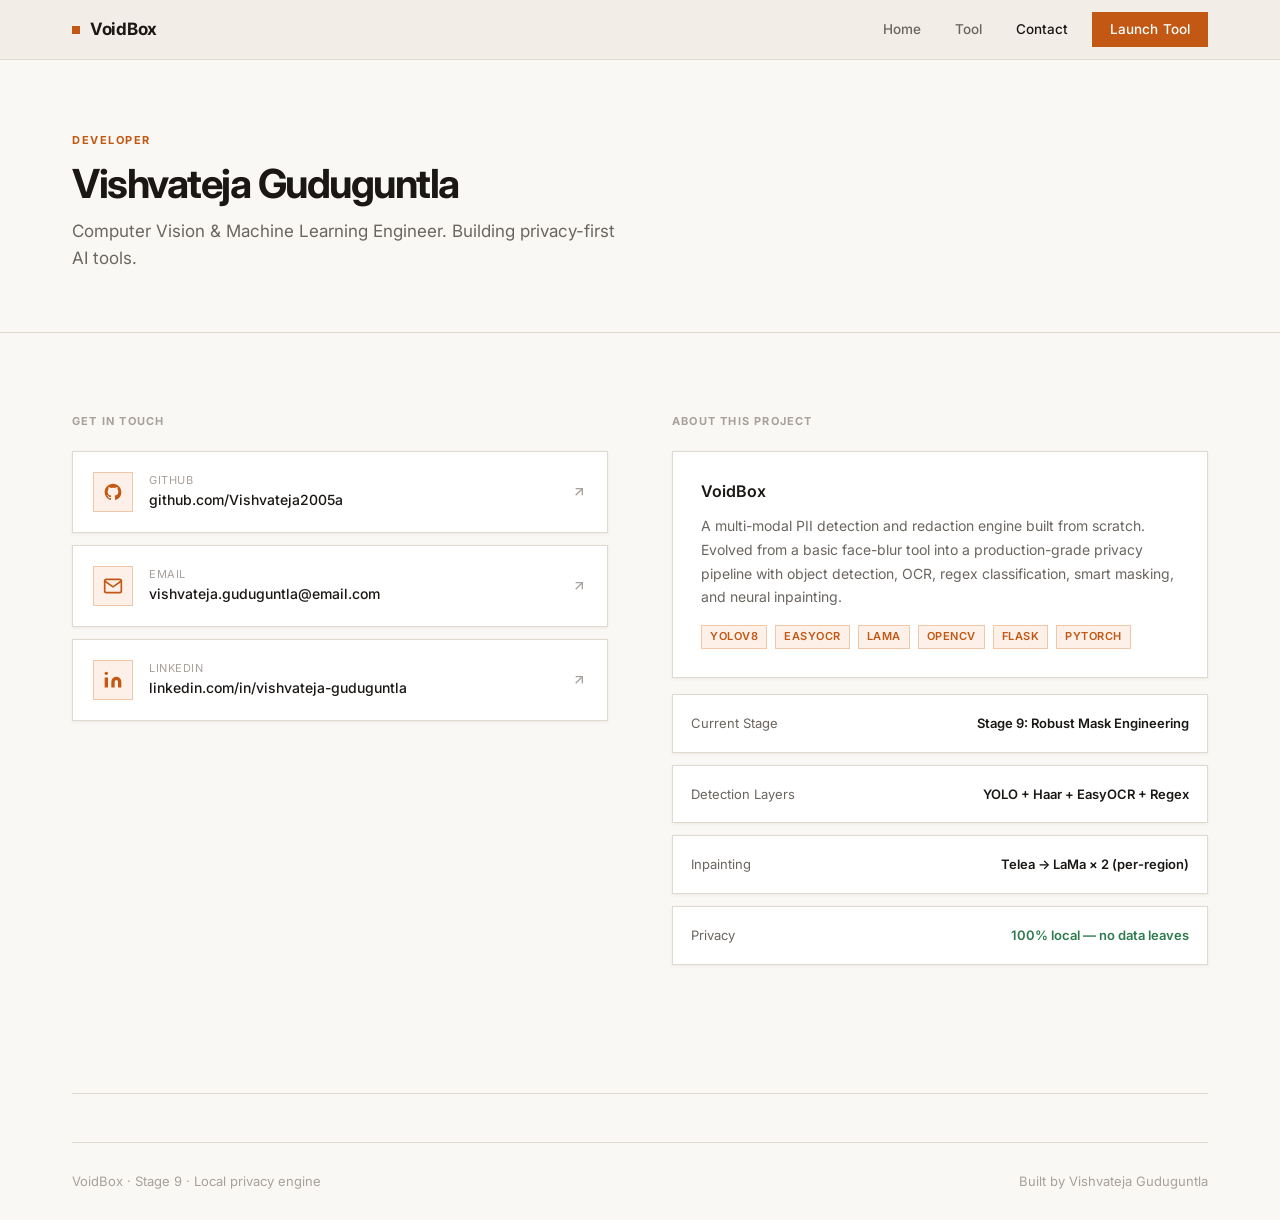
==== frontend/contact.html @ fe22029d "Stage 10: Professional frontend + improved AI eraser - New Flask REST API (replaced Gradio UI) - 4-p" ====
<!DOCTYPE html>
<html lang="en">

<head>
    <meta charset="UTF-8">
    <meta name="viewport" content="width=device-width, initial-scale=1.0">
    <title>VoidBox — Contact</title>
    <link rel="stylesheet" href="style.css">
</head>

<body>

    <nav class="nav">
        <div class="nav-inner">
            <a href="index.html" class="nav-brand"><span class="brand-dot"></span> VoidBox</a>
            <ul class="nav-links">
                <li><a href="index.html" class="nav-link-hide">Home</a></li>
                <li><a href="tool.html" class="nav-link-hide">Tool</a></li>
                <li><a href="contact.html" class="active">Contact</a></li>
                <li><a href="tool.html" class="nav-cta btn">Launch Tool</a></li>
            </ul>
        </div>
    </nav>

    <div class="page">

        <!-- Hero -->
        <section style="padding: 72px 0 60px; border-bottom: 1px solid var(--border);">
            <div class="container">
                <span class="label">Developer</span>
                <h1 style="font-size: 40px; margin-bottom: 12px;">Vishvateja Guduguntla</h1>
                <p class="subtitle">
                    Computer Vision &amp; Machine Learning Engineer. Building privacy-first AI tools.
                </p>
            </div>
        </section>

        <section class="section">
            <div class="container">
                <div class="grid-2" style="gap: 64px; align-items: start;">

                    <!-- Contact cards -->
                    <div>
                        <h4 style="margin-bottom: 20px;">Get in Touch</h4>
                        <div style="display: flex; flex-direction: column; gap: 12px;">

                            <a href="https://github.com/Vishvateja2005a" target="_blank" class="contact-card">
                                <div class="contact-icon">
                                    <svg width="20" height="20" viewBox="0 0 24 24" fill="currentColor">
                                        <path
                                            d="M12 2C6.477 2 2 6.484 2 12.017c0 4.425 2.865 8.18 6.839 9.504.5.092.682-.217.682-.483 0-.237-.008-.868-.013-1.703-2.782.605-3.369-1.343-3.369-1.343-.454-1.158-1.11-1.466-1.11-1.466-.908-.62.069-.608.069-.608 1.003.07 1.531 1.032 1.531 1.032.892 1.53 2.341 1.088 2.91.832.092-.647.35-1.088.636-1.338-2.22-.253-4.555-1.113-4.555-4.951 0-1.093.39-1.988 1.029-2.688-.103-.253-.446-1.272.098-2.65 0 0 .84-.27 2.75 1.026A9.564 9.564 0 0112 6.844c.85.004 1.705.115 2.504.337 1.909-1.296 2.747-1.027 2.747-1.027.546 1.379.202 2.398.1 2.651.64.7 1.028 1.595 1.028 2.688 0 3.848-2.339 4.695-4.566 4.943.359.309.678.92.678 1.855 0 1.338-.012 2.419-.012 2.747 0 .268.18.58.688.482A10.019 10.019 0 0022 12.017C22 6.484 17.522 2 12 2z" />
                                    </svg>
                                </div>
                                <div>
                                    <div class="contact-label">GitHub</div>
                                    <div class="contact-val">github.com/Vishvateja2005a</div>
                                </div>
                                <svg style="margin-left:auto; color: var(--text-muted);" width="16" height="16"
                                    viewBox="0 0 24 24" fill="none" stroke="currentColor" stroke-width="2">
                                    <line x1="7" y1="17" x2="17" y2="7" />
                                    <polyline points="7 7 17 7 17 17" />
                                </svg>
                            </a>

                            <a href="mailto:vishvateja.guduguntla@email.com" class="contact-card">
                                <div class="contact-icon">
                                    <svg width="20" height="20" viewBox="0 0 24 24" fill="none" stroke="currentColor"
                                        stroke-width="2">
                                        <path
                                            d="M4 4h16c1.1 0 2 .9 2 2v12c0 1.1-.9 2-2 2H4c-1.1 0-2-.9-2-2V6c0-1.1.9-2 2-2z" />
                                        <polyline points="22,6 12,13 2,6" />
                                    </svg>
                                </div>
                                <div>
                                    <div class="contact-label">Email</div>
                                    <div class="contact-val">vishvateja.guduguntla@email.com</div>
                                </div>
                                <svg style="margin-left:auto; color: var(--text-muted);" width="16" height="16"
                                    viewBox="0 0 24 24" fill="none" stroke="currentColor" stroke-width="2">
                                    <line x1="7" y1="17" x2="17" y2="7" />
                                    <polyline points="7 7 17 7 17 17" />
                                </svg>
                            </a>

                            <a href="https://linkedin.com/in/vishvateja-guduguntla" target="_blank"
                                class="contact-card">
                                <div class="contact-icon">
                                    <svg width="20" height="20" viewBox="0 0 24 24" fill="currentColor">
                                        <path
                                            d="M16 8a6 6 0 016 6v7h-4v-7a2 2 0 00-2-2 2 2 0 00-2 2v7h-4v-7a6 6 0 016-6zM2 9h4v12H2z" />
                                        <circle cx="4" cy="4" r="2" />
                                    </svg>
                                </div>
                                <div>
                                    <div class="contact-label">LinkedIn</div>
                                    <div class="contact-val">linkedin.com/in/vishvateja-guduguntla</div>
                                </div>
                                <svg style="margin-left:auto; color: var(--text-muted);" width="16" height="16"
                                    viewBox="0 0 24 24" fill="none" stroke="currentColor" stroke-width="2">
                                    <line x1="7" y1="17" x2="17" y2="7" />
                                    <polyline points="7 7 17 7 17 17" />
                                </svg>
                            </a>

                        </div>
                    </div>

                    <!-- Project info -->
                    <div>
                        <h4 style="margin-bottom: 20px;">About This Project</h4>
                        <div class="card" style="margin-bottom: 16px;">
                            <h3 style="margin-bottom: 12px; font-size: 16px;">VoidBox</h3>
                            <p
                                style="font-size: 14px; color: var(--text-secondary); line-height: 1.7; margin-bottom: 16px;">
                                A multi-modal PII detection and redaction engine built from scratch.
                                Evolved from a basic face-blur tool into a production-grade privacy pipeline
                                with object detection, OCR, regex classification, smart masking, and neural inpainting.
                            </p>
                            <div style="display: flex; flex-wrap: wrap; gap: 8px;">
                                <span class="badge badge-accent">YOLOv8</span>
                                <span class="badge badge-accent">EasyOCR</span>
                                <span class="badge badge-accent">LaMa</span>
                                <span class="badge badge-accent">OpenCV</span>
                                <span class="badge badge-accent">Flask</span>
                                <span class="badge badge-accent">PyTorch</span>
                            </div>
                        </div>

                        <div style="display: flex; flex-direction: column; gap: 12px;">
                            <div class="card card-sm" style="display: flex; justify-content: space-between;">
                                <span style="font-size: 13px; color: var(--text-secondary);">Current Stage</span>
                                <span style="font-size: 13px; font-weight: 600;">Stage 9: Robust Mask Engineering</span>
                            </div>
                            <div class="card card-sm" style="display: flex; justify-content: space-between;">
                                <span style="font-size: 13px; color: var(--text-secondary);">Detection Layers</span>
                                <span style="font-size: 13px; font-weight: 600;">YOLO + Haar + EasyOCR + Regex</span>
                            </div>
                            <div class="card card-sm" style="display: flex; justify-content: space-between;">
                                <span style="font-size: 13px; color: var(--text-secondary);">Inpainting</span>
                                <span style="font-size: 13px; font-weight: 600;">Telea → LaMa × 2 (per-region)</span>
                            </div>
                            <div class="card card-sm" style="display: flex; justify-content: space-between;">
                                <span style="font-size: 13px; color: var(--text-secondary);">Privacy</span>
                                <span style="font-size: 13px; font-weight: 600; color: var(--success);">100% local — no
                                    data leaves</span>
                            </div>
                        </div>
                    </div>

                </div>
            </div>
        </section>

        <div class="container">
            <div class="divider"></div>
            <div class="footer">
                <span class="footer-text">VoidBox · Stage 9 · Local privacy engine</span>
                <span class="footer-text">Built by Vishvateja Guduguntla</span>
            </div>
        </div>

    </div>

    <script src="app.js"></script>
</body>

</html>
---- frontend/style.css ----
/* ─── VoidBox Design System — Claude-inspired warm palette ─────────────────── */

@import url('https://fonts.googleapis.com/css2?family=Inter:wght@300;400;500;600;700&family=JetBrains+Mono:wght@400;500&display=swap');

:root {
  /* ── Claude-inspired warm cream palette ── */
  --bg-primary: #faf8f5;
  /* warm off-white — main background */
  --bg-secondary: #f2ede6;
  /* slightly darker cream — nav, footer */
  --bg-card: #ffffff;
  /* pure white cards */
  --bg-input: #f5f0e8;
  /* warm input background */
  --border: #e0d9cf;
  /* warm gray borders */
  --border-light: #ede7dd;
  /* lighter for table rows */

  --text-primary: #1a1714;
  /* near-black warm */
  --text-secondary: #6b6560;
  /* warm mid-gray */
  --text-muted: #a8a09a;
  /* light warm gray */

  /* Accent — Claude's warm orange-terracotta */
  --accent: #c25813;
  /* primary orange */
  --accent-hover: #a8490f;
  /* darker on hover */
  --accent-light: #fdf0e8;
  /* very light orange tint */

  --success: #2d7a4f;
  --success-light: #edf7f2;
  --danger: #b33a2b;
  --danger-light: #fdf2f0;
  --warn: #a07010;
  --warn-light: #fdf7e8;

  --max-width: 1200px;
  --nav-h: 60px;

  --font-sans: 'Inter', -apple-system, BlinkMacSystemFont, sans-serif;
  --font-mono: 'JetBrains Mono', 'Fira Code', monospace;

  /* subtle shadow for cards on light bg */
  --shadow-sm: 0 1px 3px rgba(60, 40, 20, 0.07);
  --shadow-md: 0 4px 12px rgba(60, 40, 20, 0.09);
}

/* ─── Reset ──────────────────────────────────────────────────────────────────── */
*,
*::before,
*::after {
  box-sizing: border-box;
  margin: 0;
  padding: 0;
}

html {
  scroll-behavior: smooth;
}

body {
  font-family: var(--font-sans);
  background: var(--bg-primary);
  color: var(--text-primary);
  line-height: 1.6;
  font-size: 15px;
  -webkit-font-smoothing: antialiased;
}

a {
  color: inherit;
  text-decoration: none;
}

img {
  display: block;
  max-width: 100%;
}

/* ─── Navigation ──────────────────────────────────────────────────────────────── */
.nav {
  position: fixed;
  top: 0;
  left: 0;
  right: 0;
  height: var(--nav-h);
  background: var(--bg-secondary);
  border-bottom: 1px solid var(--border);
  z-index: 100;
}

.nav-inner {
  max-width: var(--max-width);
  width: 100%;
  margin: 0 auto;
  padding: 0 32px;
  height: 100%;
  display: flex;
  align-items: center;
  justify-content: space-between;
}

.nav-brand {
  font-weight: 700;
  font-size: 17px;
  letter-spacing: -0.3px;
  color: var(--text-primary);
  display: flex;
  align-items: center;
  gap: 10px;
}

.nav-brand .brand-dot {
  width: 8px;
  height: 8px;
  background: var(--accent);
  display: inline-block;
}

.nav-links {
  display: flex;
  align-items: center;
  gap: 2px;
  list-style: none;
}

.nav-links a {
  display: block;
  padding: 6px 16px;
  font-size: 13.5px;
  font-weight: 500;
  color: var(--text-secondary);
  transition: color 0.15s;
}

.nav-links a:hover,
.nav-links a.active {
  color: var(--text-primary);
}

.nav-links .nav-cta {
  background: var(--accent);
  color: #fff;
  padding: 7px 18px;
  font-size: 13.5px;
  margin-left: 6px;
  transition: background 0.15s;
}

.nav-links .nav-cta:hover {
  background: var(--accent-hover);
}

/* ─── Page Wrapper ───────────────────────────────────────────────────────────── */
.page {
  padding-top: var(--nav-h);
  min-height: 100vh;
}

.container {
  max-width: var(--max-width);
  margin: 0 auto;
  padding: 0 32px;
}

.section {
  padding: 80px 0;
}

.section-sm {
  padding: 48px 0;
}

/* ─── Typography ─────────────────────────────────────────────────────────────── */
h1 {
  font-size: 48px;
  font-weight: 700;
  line-height: 1.1;
  letter-spacing: -1.5px;
}

h2 {
  font-size: 28px;
  font-weight: 600;
  line-height: 1.3;
  letter-spacing: -0.5px;
}

h3 {
  font-size: 18px;
  font-weight: 600;
  line-height: 1.4;
}

h4 {
  font-size: 11px;
  font-weight: 700;
  letter-spacing: 1.2px;
  text-transform: uppercase;
  color: var(--text-muted);
}

.label {
  font-size: 11px;
  font-weight: 700;
  letter-spacing: 1.5px;
  text-transform: uppercase;
  color: var(--accent);
  display: block;
  margin-bottom: 12px;
}

.subtitle {
  color: var(--text-secondary);
  font-size: 17px;
  line-height: 1.6;
  max-width: 560px;
}

/* ─── Buttons ────────────────────────────────────────────────────────────────── */
.btn {
  display: inline-flex;
  align-items: center;
  gap: 8px;
  padding: 11px 24px;
  font-size: 14px;
  font-weight: 500;
  font-family: var(--font-sans);
  border: none;
  cursor: pointer;
  transition: all 0.15s;
  letter-spacing: 0.1px;
  white-space: nowrap;
}

.btn-primary {
  background: var(--accent);
  color: #fff;
}

.btn-primary:hover {
  background: var(--accent-hover);
}

.btn-outline {
  background: transparent;
  color: var(--text-primary);
  border: 1px solid var(--border);
}

.btn-outline:hover {
  border-color: var(--text-secondary);
  background: var(--bg-secondary);
}

.btn-danger {
  background: var(--danger);
  color: #fff;
}

.btn-danger:hover {
  background: #962e22;
}

.btn-success {
  background: var(--success);
  color: #fff;
}

.btn-success:hover {
  background: #235f3d;
}

.btn-lg {
  padding: 14px 32px;
  font-size: 15px;
}

.btn-sm {
  padding: 7px 16px;
  font-size: 13px;
}

.btn:disabled {
  opacity: 0.4;
  cursor: not-allowed;
}

/* ─── Cards ──────────────────────────────────────────────────────────────────── */
.card {
  background: var(--bg-card);
  border: 1px solid var(--border);
  padding: 28px;
  box-shadow: var(--shadow-sm);
}

.card-sm {
  padding: 18px;
}

/* ─── Grid ───────────────────────────────────────────────────────────────────── */
.grid-2 {
  display: grid;
  grid-template-columns: 1fr 1fr;
  gap: 24px;
}

.grid-3 {
  display: grid;
  grid-template-columns: repeat(3, 1fr);
  gap: 20px;
}

.grid-4 {
  display: grid;
  grid-template-columns: repeat(4, 1fr);
  gap: 16px;
}

/* ─── Form Controls ──────────────────────────────────────────────────────────── */
.form-group {
  margin-bottom: 20px;
}

.form-label {
  display: block;
  font-size: 13px;
  font-weight: 600;
  color: var(--text-secondary);
  margin-bottom: 8px;
}

.form-input,
.form-select {
  width: 100%;
  background: var(--bg-input);
  border: 1px solid var(--border);
  color: var(--text-primary);
  padding: 10px 14px;
  font-size: 14px;
  font-family: var(--font-sans);
  outline: none;
  transition: border-color 0.15s;
}

.form-input:focus,
.form-select:focus {
  border-color: var(--accent);
}

/* Checkbox */
.checkbox-group {
  display: flex;
  flex-direction: column;
  gap: 10px;
}

.checkbox-item {
  display: flex;
  align-items: center;
  gap: 10px;
  cursor: pointer;
  font-size: 14px;
  color: var(--text-secondary);
  user-select: none;
}

.checkbox-item input[type=checkbox] {
  display: none;
}

.checkbox-box {
  width: 16px;
  height: 16px;
  border: 1.5px solid var(--border);
  background: var(--bg-card);
  flex-shrink: 0;
  position: relative;
  transition: all 0.15s;
}

.checkbox-item input:checked~.checkbox-box {
  background: var(--accent);
  border-color: var(--accent);
}

.checkbox-item input:checked~.checkbox-box::after {
  content: '';
  position: absolute;
  left: 4px;
  top: 1px;
  width: 5px;
  height: 9px;
  border: 2px solid #fff;
  border-top: none;
  border-left: none;
  transform: rotate(40deg);
}

.checkbox-item:hover .checkbox-box {
  border-color: var(--accent);
}

.checkbox-item span {
  color: var(--text-primary);
}

/* Radio */
.radio-group {
  display: flex;
  flex-direction: column;
  gap: 10px;
}

.radio-item {
  display: flex;
  align-items: center;
  gap: 10px;
  cursor: pointer;
  font-size: 14px;
  user-select: none;
}

.radio-item input[type=radio] {
  display: none;
}

.radio-dot {
  width: 16px;
  height: 16px;
  border: 1.5px solid var(--border);
  border-radius: 50%;
  background: var(--bg-card);
  flex-shrink: 0;
  position: relative;
  transition: all 0.15s;
}

.radio-item input:checked~.radio-dot {
  border-color: var(--accent);
}

.radio-item input:checked~.radio-dot::after {
  content: '';
  position: absolute;
  left: 3px;
  top: 3px;
  width: 8px;
  height: 8px;
  border-radius: 50%;
  background: var(--accent);
}

/* Slider */
.slider-wrap {
  display: flex;
  align-items: center;
  gap: 12px;
}

input[type=range] {
  flex: 1;
  -webkit-appearance: none;
  height: 3px;
  background: var(--border);
  outline: none;
  cursor: pointer;
}

input[type=range]::-webkit-slider-thumb {
  -webkit-appearance: none;
  width: 14px;
  height: 14px;
  background: var(--accent);
  cursor: pointer;
}

.slider-val {
  font-family: var(--font-mono);
  font-size: 13px;
  color: var(--text-secondary);
  min-width: 32px;
  text-align: right;
}

/* ─── Upload Zone ────────────────────────────────────────────────────────────── */
.upload-zone {
  border: 2px dashed var(--border);
  background: var(--bg-input);
  padding: 56px 32px;
  text-align: center;
  cursor: pointer;
  transition: all 0.15s;
  position: relative;
}

.upload-zone:hover,
.upload-zone.drag-over {
  border-color: var(--accent);
  background: var(--accent-light);
}

.upload-zone input[type=file] {
  position: absolute;
  inset: 0;
  opacity: 0;
  cursor: pointer;
  width: 100%;
  height: 100%;
}

.upload-icon {
  width: 40px;
  height: 40px;
  margin: 0 auto 16px;
  color: var(--accent);
}

.upload-title {
  font-size: 16px;
  font-weight: 600;
  margin-bottom: 6px;
  color: var(--text-primary);
}

.upload-sub {
  font-size: 13px;
  color: var(--text-secondary);
}

.upload-preview {
  width: 100%;
  max-height: 320px;
  object-fit: contain;
  background: var(--bg-input);
}

/* ─── Status Bar ─────────────────────────────────────────────────────────────── */
.status-bar {
  display: flex;
  align-items: center;
  gap: 10px;
  font-size: 13px;
  color: var(--text-secondary);
  background: var(--bg-card);
  border: 1px solid var(--border);
  padding: 10px 16px;
  box-shadow: var(--shadow-sm);
}

.status-dot {
  width: 8px;
  height: 8px;
  border-radius: 50%;
  flex-shrink: 0;
}

.status-dot.ok {
  background: var(--success);
}

.status-dot.warn {
  background: var(--warn);
}

.status-dot.error {
  background: var(--danger);
}

.status-dot.idle {
  background: var(--text-muted);
}

/* ─── Spinner ────────────────────────────────────────────────────────────────── */
.spinner-overlay {
  display: none;
  position: fixed;
  inset: 0;
  background: rgba(250, 248, 245, 0.82);
  z-index: 200;
  flex-direction: column;
  align-items: center;
  justify-content: center;
  gap: 16px;
}

.spinner-overlay.visible {
  display: flex;
}

.spinner {
  width: 36px;
  height: 36px;
  border: 3px solid var(--border);
  border-top-color: var(--accent);
  border-radius: 50%;
  animation: spin 0.8s linear infinite;
}

@keyframes spin {
  to {
    transform: rotate(360deg);
  }
}

.spinner-text {
  font-size: 14px;
  color: var(--text-secondary);
  font-family: var(--font-mono);
}

/* ─── Table ──────────────────────────────────────────────────────────────────── */
.table-wrap {
  overflow-x: auto;
}

table {
  width: 100%;
  border-collapse: collapse;
  font-size: 13px;
}

th {
  text-align: left;
  padding: 10px 16px;
  font-size: 11px;
  font-weight: 700;
  letter-spacing: 0.8px;
  text-transform: uppercase;
  color: var(--text-muted);
  background: var(--bg-secondary);
  border-bottom: 1px solid var(--border);
}

td {
  padding: 10px 16px;
  border-bottom: 1px solid var(--border-light);
  color: var(--text-secondary);
  font-family: var(--font-mono);
  font-size: 12px;
}

td.erased {
  color: var(--danger);
  font-weight: 600;
}

td.kept {
  color: var(--success);
  font-weight: 600;
}

tr:hover td {
  background: var(--bg-secondary);
}

tr:last-child td {
  border-bottom: none;
}

/* ─── Badge ──────────────────────────────────────────────────────────────────── */
.badge {
  display: inline-block;
  font-size: 11px;
  font-weight: 600;
  letter-spacing: 0.5px;
  padding: 2px 8px;
  text-transform: uppercase;
}

.badge-accent {
  background: var(--accent-light);
  color: var(--accent);
  border: 1px solid #f0c8a8;
}

.badge-success {
  background: var(--success-light);
  color: var(--success);
  border: 1px solid #b8dfc9;
}

.badge-danger {
  background: var(--danger-light);
  color: var(--danger);
  border: 1px solid #f0c0b8;
}

/* ─── Stats Row ──────────────────────────────────────────────────────────────── */
.stats-row {
  display: grid;
  grid-template-columns: repeat(4, 1fr);
  border: 1px solid var(--border);
  background: var(--bg-card);
  box-shadow: var(--shadow-sm);
}

.stat-item {
  padding: 24px 28px;
  border-right: 1px solid var(--border);
}

.stat-item:last-child {
  border-right: none;
}

.stat-value {
  font-size: 30px;
  font-weight: 700;
  font-family: var(--font-mono);
  color: var(--accent);
  line-height: 1;
  margin-bottom: 4px;
}

.stat-label {
  font-size: 11px;
  color: var(--text-muted);
  text-transform: uppercase;
  letter-spacing: 0.7px;
}

/* ─── Divider ────────────────────────────────────────────────────────────────── */
.divider {
  height: 1px;
  background: var(--border);
  margin: 48px 0;
}

/* ─── Feature Card ───────────────────────────────────────────────────────────── */
.feature-icon {
  width: 28px;
  height: 28px;
  color: var(--accent);
  margin-bottom: 16px;
}

.feature-card h3 {
  margin-bottom: 8px;
  font-size: 15px;
  color: var(--text-primary);
}

.feature-card p {
  color: var(--text-secondary);
  font-size: 14px;
  line-height: 1.65;
}

/* ─── Pipeline Steps ─────────────────────────────────────────────────────────── */
.pipeline-steps {
  display: flex;
  flex-direction: column;
}

.pipeline-step {
  display: grid;
  grid-template-columns: 52px 1fr;
  gap: 20px;
  padding: 20px 0;
  border-bottom: 1px solid var(--border-light);
}

.pipeline-step:last-child {
  border-bottom: none;
}

.step-num {
  width: 36px;
  height: 36px;
  background: var(--accent-light);
  border: 1px solid #f0c8a8;
  display: flex;
  align-items: center;
  justify-content: center;
  font-family: var(--font-mono);
  font-size: 12px;
  font-weight: 700;
  color: var(--accent);
  flex-shrink: 0;
}

.step-content h3 {
  font-size: 14px;
  font-weight: 600;
  margin-bottom: 3px;
  color: var(--text-primary);
}

.step-content p {
  font-size: 13px;
  color: var(--text-secondary);
  line-height: 1.6;
}

/* ─── Alert ──────────────────────────────────────────────────────────────────── */
.alert {
  display: flex;
  align-items: flex-start;
  gap: 12px;
  padding: 14px 16px;
  font-size: 13px;
  border-left: 3px solid;
  margin-bottom: 20px;
}

.alert-info {
  background: var(--accent-light);
  border-color: var(--accent);
  color: var(--text-secondary);
}

.alert-success {
  background: var(--success-light);
  border-color: var(--success);
  color: var(--text-secondary);
}

.alert-danger {
  background: var(--danger-light);
  border-color: var(--danger);
  color: var(--text-secondary);
}

/* ─── Download Card ──────────────────────────────────────────────────────────── */
.download-card {
  background: var(--bg-card);
  border: 1px solid var(--border);
  padding: 32px;
  display: grid;
  grid-template-columns: 1fr auto;
  align-items: center;
  gap: 24px;
  box-shadow: var(--shadow-sm);
}

.download-meta {
  display: flex;
  align-items: center;
  gap: 16px;
  margin-top: 10px;
  flex-wrap: wrap;
}

.download-tag {
  font-family: var(--font-mono);
  font-size: 12px;
  color: var(--text-muted);
}

/* ─── Contact Card ───────────────────────────────────────────────────────────── */
.contact-card {
  display: flex;
  align-items: center;
  gap: 16px;
  padding: 20px;
  background: var(--bg-card);
  border: 1px solid var(--border);
  box-shadow: var(--shadow-sm);
  transition: border-color 0.15s, box-shadow 0.15s;
}

.contact-card:hover {
  border-color: var(--accent);
  box-shadow: var(--shadow-md);
}

.contact-icon {
  width: 40px;
  height: 40px;
  background: var(--accent-light);
  border: 1px solid #f0c8a8;
  display: flex;
  align-items: center;
  justify-content: center;
  flex-shrink: 0;
  color: var(--accent);
}

.contact-label {
  font-size: 11px;
  color: var(--text-muted);
  text-transform: uppercase;
  letter-spacing: 0.5px;
}

.contact-val {
  font-size: 14px;
  font-weight: 500;
  color: var(--text-primary);
}

/* ─── Hero ───────────────────────────────────────────────────────────────────── */
.hero {
  padding: 96px 0 80px;
  border-bottom: 1px solid var(--border);
}

.hero h1 {
  margin-bottom: 20px;
}

.hero h1 span {
  color: var(--accent);
}

.hero .subtitle {
  margin-bottom: 36px;
  font-size: 18px;
}

.hero-actions {
  display: flex;
  gap: 12px;
  align-items: center;
  flex-wrap: wrap;
}

.hero-note {
  font-size: 13px;
  color: var(--text-muted);
}

/* ─── Footer ─────────────────────────────────────────────────────────────────── */
.footer {
  border-top: 1px solid var(--border);
  padding: 28px 0;
  display: flex;
  align-items: center;
  justify-content: space-between;
}

.footer-text {
  font-size: 13px;
  color: var(--text-muted);
}

/* ─── Image Compare ──────────────────────────────────────────────────────────── */
.img-compare {
  display: grid;
  grid-template-columns: 1fr 1fr;
  gap: 2px;
  background: var(--border);
}

.img-compare-panel {
  background: var(--bg-card);
  overflow: hidden;
}

.img-compare-label {
  padding: 8px 14px;
  font-size: 11px;
  font-weight: 700;
  letter-spacing: 0.8px;
  text-transform: uppercase;
  color: var(--text-muted);
  background: var(--bg-secondary);
  border-bottom: 1px solid var(--border);
}

.img-compare img {
  width: 100%;
  height: 360px;
  object-fit: contain;
  background: var(--bg-input);
}

/* ─── Empty States ───────────────────────────────────────────────────────────── */
.empty {
  text-align: center;
  padding: 56px;
  color: var(--text-muted);
}

.empty-icon {
  font-size: 40px;
  margin-bottom: 12px;
}

.empty p {
  font-size: 14px;
}

/* ─── Responsive ─────────────────────────────────────────────────────────────── */
@media (max-width: 900px) {
  h1 {
    font-size: 34px;
  }

  .grid-2,
  .grid-3,
  .grid-4 {
    grid-template-columns: 1fr;
  }

  .stats-row {
    grid-template-columns: repeat(2, 1fr);
  }

  .img-compare {
    grid-template-columns: 1fr;
  }

  .download-card {
    grid-template-columns: 1fr;
  }

  .container {
    padding: 0 20px;
  }

  .nav-inner {
    padding: 0 20px;
  }
}

@media (max-width: 600px) {
  .stats-row {
    grid-template-columns: 1fr 1fr;
  }

  .hero {
    padding: 60px 0 48px;
  }

  .nav-links .nav-link-hide {
    display: none;
  }
}
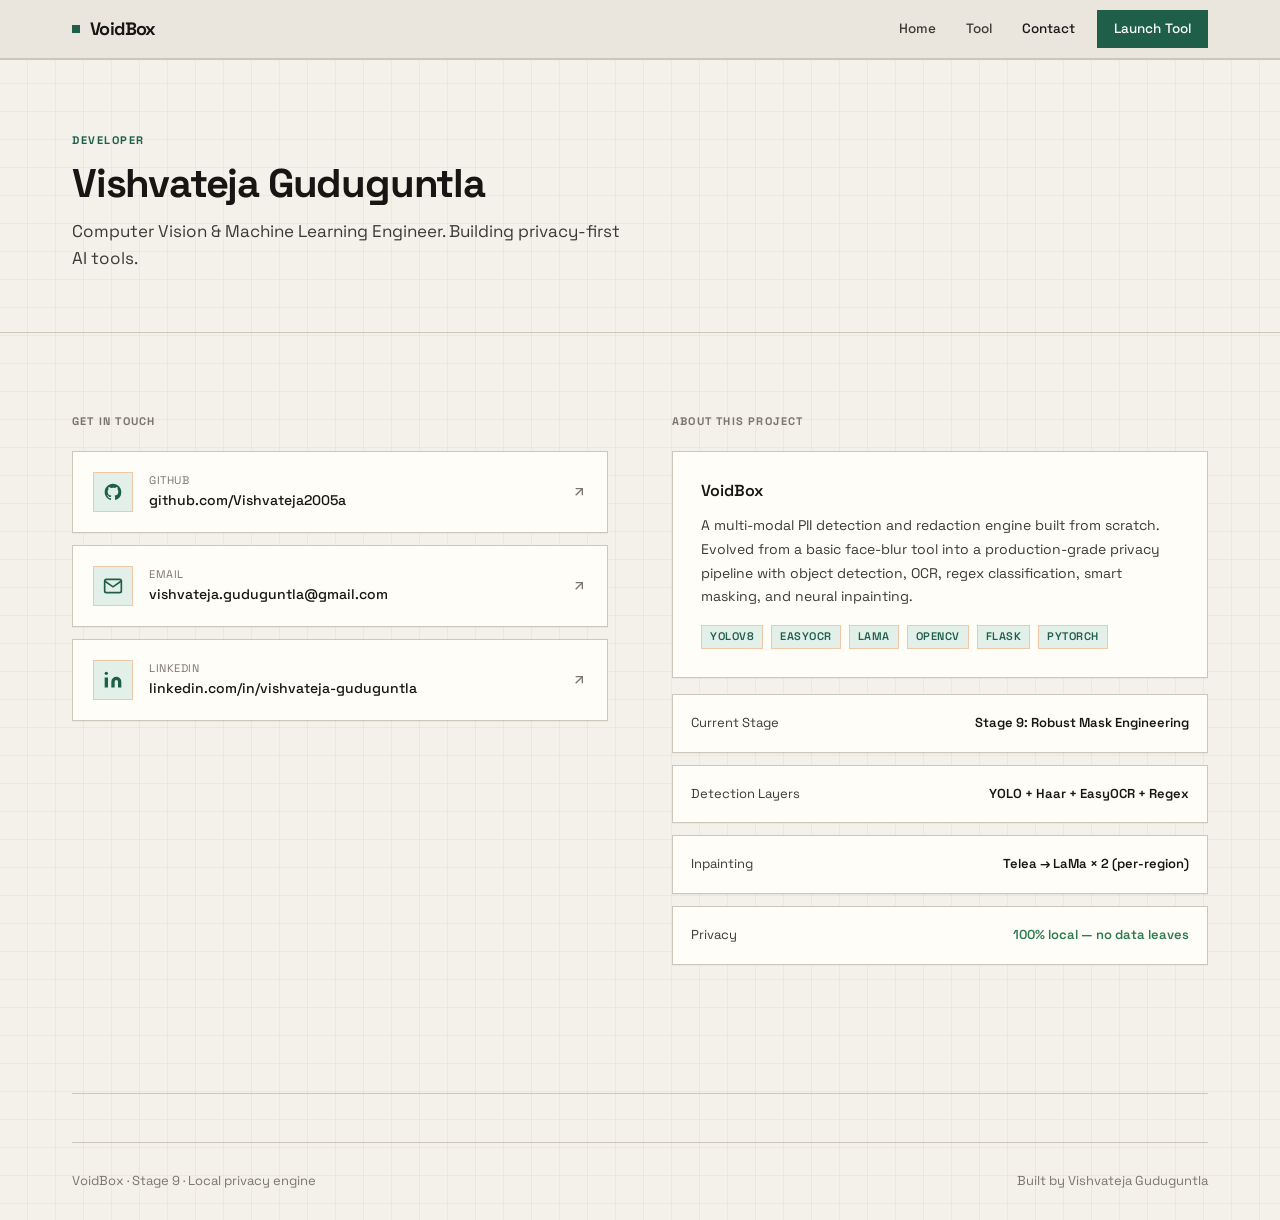
==== commit 44e9e3c9: "fix: restructure project, fix irregularities, improve docs - Moved training scripts (train.py, downl" ====
--- a/frontend/contact.html
+++ b/frontend/contact.html
@@ -62,7 +62,7 @@
                                 </svg>
                             </a>
 
-                            <a href="mailto:vishvateja.guduguntla@email.com" class="contact-card">
+                            <a href="mailto:vishvateja.guduguntla@gmail.com" class="contact-card">
                                 <div class="contact-icon">
                                     <svg width="20" height="20" viewBox="0 0 24 24" fill="none" stroke="currentColor"
                                         stroke-width="2">
@@ -73,7 +73,7 @@
                                 </div>
                                 <div>
                                     <div class="contact-label">Email</div>
-                                    <div class="contact-val">vishvateja.guduguntla@email.com</div>
+                                    <div class="contact-val">vishvateja.guduguntla@gmail.com</div>
                                 </div>
                                 <svg style="margin-left:auto; color: var(--text-muted);" width="16" height="16"
                                     viewBox="0 0 24 24" fill="none" stroke="currentColor" stroke-width="2">
--- a/frontend/style.css
+++ b/frontend/style.css
@@ -1,36 +1,33 @@
-/* ─── VoidBox Design System — Claude-inspired warm palette ─────────────────── */
-
-@import url('https://fonts.googleapis.com/css2?family=Inter:wght@300;400;500;600;700&family=JetBrains+Mono:wght@400;500&display=swap');
+/* ─── VoidBox Design System — Print/Industrial palette ─────────────────── */
+
+@import url('https://fonts.googleapis.com/css2?family=Space+Grotesk:wght@400;500;600;700&family=IBM+Plex+Mono:wght@400;500&display=swap');
 
 :root {
-  /* ── Claude-inspired warm cream palette ── */
-  --bg-primary: #faf8f5;
-  /* warm off-white — main background */
-  --bg-secondary: #f2ede6;
-  /* slightly darker cream — nav, footer */
-  --bg-card: #ffffff;
-  /* pure white cards */
-  --bg-input: #f5f0e8;
-  /* warm input background */
-  --border: #e0d9cf;
-  /* warm gray borders */
-  --border-light: #ede7dd;
-  /* lighter for table rows */
-
-  --text-primary: #1a1714;
-  /* near-black warm */
-  --text-secondary: #6b6560;
-  /* warm mid-gray */
-  --text-muted: #a8a09a;
-  /* light warm gray */
-
-  /* Accent — Claude's warm orange-terracotta */
-  --accent: #c25813;
-  /* primary orange */
-  --accent-hover: #a8490f;
-  /* darker on hover */
-  --accent-light: #fdf0e8;
-  /* very light orange tint */
+  /* ── Matte paper palette ── */
+  --bg-primary: #f4f1ea;
+  /* warm paper */
+  --bg-secondary: #ebe6dd;
+  /* panel background */
+  --bg-card: #fffdf8;
+  /* card */
+  --bg-input: #f2eee5;
+  /* input */
+  --border: #cdc6ba;
+  /* line */
+  --border-light: #e3ddd1;
+  /* row lines */
+
+  --text-primary: #171614;
+  /* ink */
+  --text-secondary: #3d3a35;
+  /* graphite */
+  --text-muted: #7c756c;
+  /* quiet text */
+
+  /* Accent — industrial green */
+  --accent: #1f5f4a;
+  --accent-hover: #184a3a;
+  --accent-light: #e3f0ea;
 
   --success: #2d7a4f;
   --success-light: #edf7f2;
@@ -42,12 +39,12 @@
   --max-width: 1200px;
   --nav-h: 60px;
 
-  --font-sans: 'Inter', -apple-system, BlinkMacSystemFont, sans-serif;
-  --font-mono: 'JetBrains Mono', 'Fira Code', monospace;
+  --font-sans: 'Space Grotesk', 'IBM Plex Sans', -apple-system, BlinkMacSystemFont, sans-serif;
+  --font-mono: 'IBM Plex Mono', 'Fira Code', monospace;
 
   /* subtle shadow for cards on light bg */
-  --shadow-sm: 0 1px 3px rgba(60, 40, 20, 0.07);
-  --shadow-md: 0 4px 12px rgba(60, 40, 20, 0.09);
+  --shadow-sm: 0 1px 0 rgba(0, 0, 0, 0.04);
+  --shadow-md: 0 2px 0 rgba(0, 0, 0, 0.06);
 }
 
 /* ─── Reset ──────────────────────────────────────────────────────────────────── */
@@ -70,6 +67,11 @@
   line-height: 1.6;
   font-size: 15px;
   -webkit-font-smoothing: antialiased;
+  background-image:
+    linear-gradient(rgba(0, 0, 0, 0.035) 1px, transparent 1px),
+    linear-gradient(90deg, rgba(0, 0, 0, 0.035) 1px, transparent 1px);
+  background-size: 28px 28px;
+  background-position: -1px -1px;
 }
 
 a {
@@ -90,7 +92,7 @@
   right: 0;
   height: var(--nav-h);
   background: var(--bg-secondary);
-  border-bottom: 1px solid var(--border);
+  border-bottom: 2px solid var(--border);
   z-index: 100;
 }
 
@@ -107,8 +109,8 @@
 
 .nav-brand {
   font-weight: 700;
-  font-size: 17px;
-  letter-spacing: -0.3px;
+  font-size: 18px;
+  letter-spacing: -0.6px;
   color: var(--text-primary);
   display: flex;
   align-items: center;
@@ -131,11 +133,11 @@
 
 .nav-links a {
   display: block;
-  padding: 6px 16px;
+  padding: 6px 14px;
   font-size: 13.5px;
   font-weight: 500;
   color: var(--text-secondary);
-  transition: color 0.15s;
+  transition: color 0.15s, background 0.15s;
 }
 
 .nav-links a:hover,
@@ -146,14 +148,16 @@
 .nav-links .nav-cta {
   background: var(--accent);
   color: #fff;
-  padding: 7px 18px;
+  padding: 7px 16px;
   font-size: 13.5px;
   margin-left: 6px;
-  transition: background 0.15s;
+  border: 1px solid var(--accent);
+  transition: background 0.15s, transform 0.1s;
 }
 
 .nav-links .nav-cta:hover {
   background: var(--accent-hover);
+  transform: translateY(-1px);
 }
 
 /* ─── Page Wrapper ───────────────────────────────────────────────────────────── */
@@ -181,14 +185,14 @@
   font-size: 48px;
   font-weight: 700;
   line-height: 1.1;
-  letter-spacing: -1.5px;
+  letter-spacing: -1.2px;
 }
 
 h2 {
   font-size: 28px;
   font-weight: 600;
   line-height: 1.3;
-  letter-spacing: -0.5px;
+  letter-spacing: -0.4px;
 }
 
 h3 {
@@ -231,7 +235,7 @@
   font-size: 14px;
   font-weight: 500;
   font-family: var(--font-sans);
-  border: none;
+  border: 1px solid transparent;
   cursor: pointer;
   transition: all 0.15s;
   letter-spacing: 0.1px;
@@ -241,6 +245,7 @@
 .btn-primary {
   background: var(--accent);
   color: #fff;
+  border-color: var(--accent);
 }
 
 .btn-primary:hover {
@@ -899,6 +904,7 @@
 .hero {
   padding: 96px 0 80px;
   border-bottom: 1px solid var(--border);
+  background: linear-gradient(0deg, var(--bg-primary), var(--bg-secondary));
 }
 
 .hero h1 {
@@ -933,6 +939,12 @@
   display: flex;
   align-items: center;
   justify-content: space-between;
+}
+
+/* ─── Focus States ─────────────────────────────────────────────────────────── */
+:focus-visible {
+  outline: 2px solid var(--accent);
+  outline-offset: 2px;
 }
 
 .footer-text {
@@ -1032,4 +1044,4 @@
   .nav-links .nav-link-hide {
     display: none;
   }
-}+}
